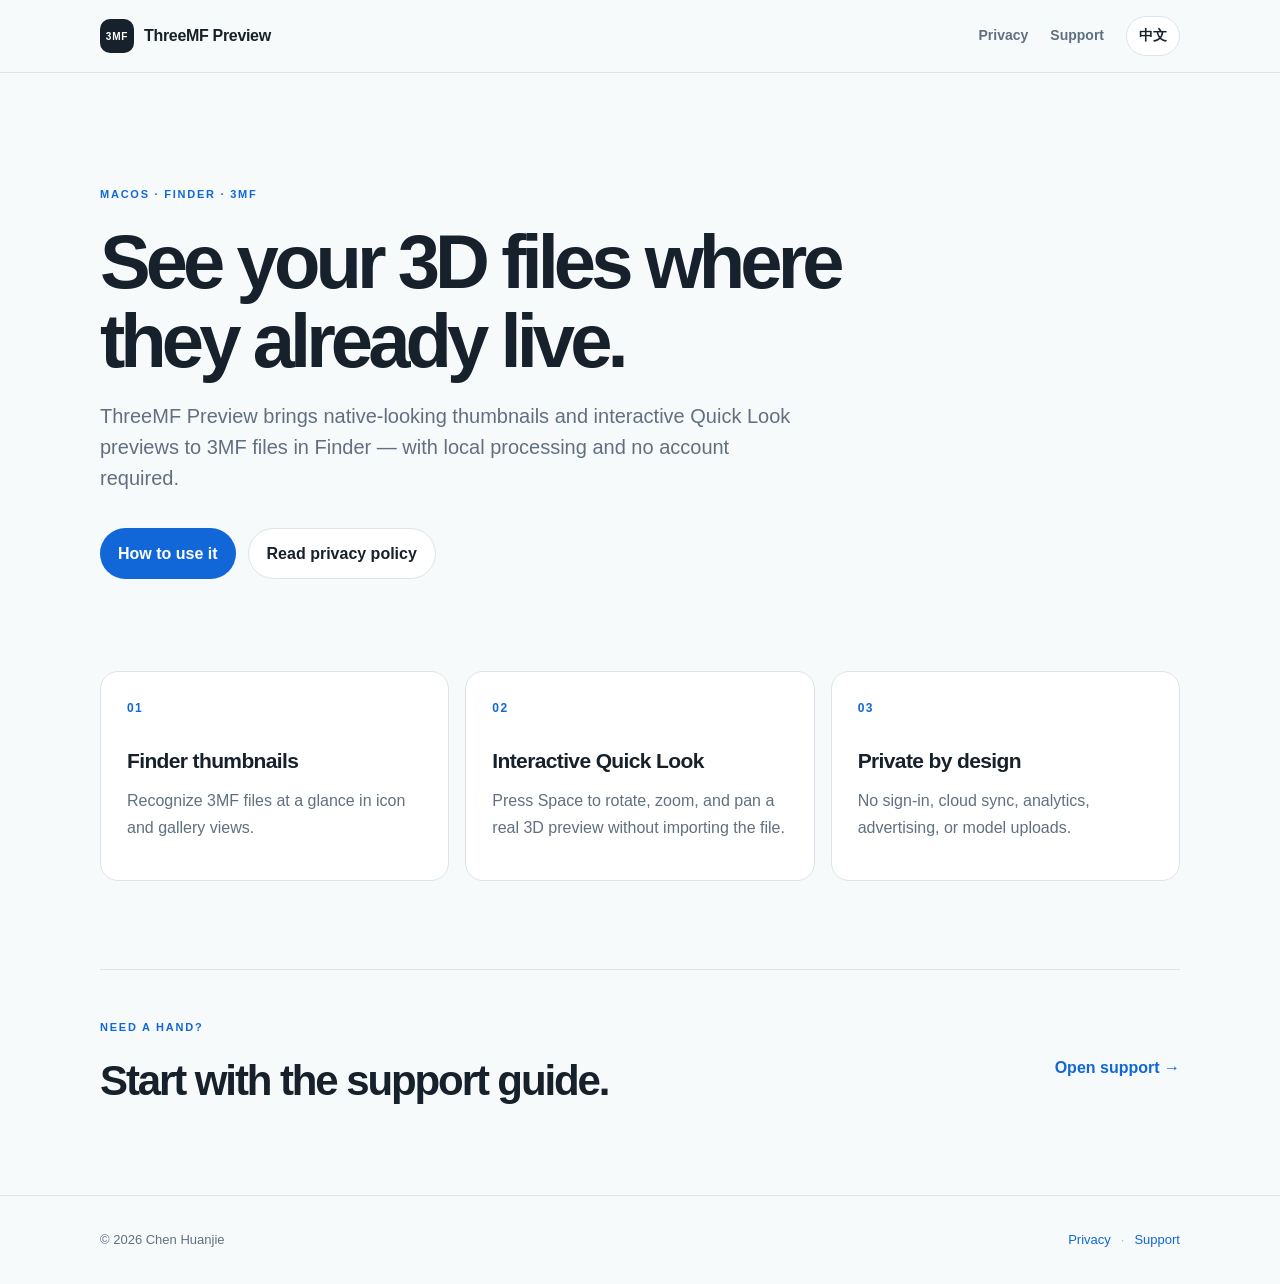
==== index.html @ ef6e5730 "feat: add bilingual privacy and support site" ====
<!doctype html>
<html lang="en">
<head>
  <meta charset="utf-8">
  <meta name="viewport" content="width=device-width, initial-scale=1">
  <meta name="description" content="ThreeMF Preview helps you preview 3MF files directly in Finder on macOS.">
  <link rel="icon" href="data:,">
  <link rel="canonical" href="https://chenhuanjie125.github.io/threemf-preview-support/">
  <link rel="stylesheet" href="styles.css">
  <script defer src="script.js"></script>
  <title>ThreeMF Preview — Privacy & Support</title>
</head>
<body>
  <header class="site-header"><div class="wrap nav-row">
    <a class="brand" href="index.html"><span class="brand-mark">3MF</span><span>ThreeMF Preview</span></a>
    <nav aria-label="Primary"><a href="privacy.html" data-en="Privacy" data-zh="隐私政策">Privacy</a><a href="support.html" data-en="Support" data-zh="支持">Support</a><button class="language-toggle" type="button" data-language-toggle aria-label="Switch language">中文</button></nav>
  </div></header>
  <main>
    <section class="hero wrap">
      <div class="eyebrow">MACOS · FINDER · 3MF</div>
      <h1 data-en="See your 3D files where they already live." data-zh="在文件所在的地方，直接查看 3D 模型。">See your 3D files where they already live.</h1>
      <p class="lede" data-en="ThreeMF Preview brings native-looking thumbnails and interactive Quick Look previews to 3MF files in Finder — with local processing and no account required." data-zh="ThreeMF Preview 为 Finder 中的 3MF 文件提供原生风格的缩略图和可交互 Quick Look 预览。所有处理均在本机完成，无需账号。">ThreeMF Preview brings native-looking thumbnails and interactive Quick Look previews to 3MF files in Finder — with local processing and no account required.</p>
      <div class="hero-actions"><a class="button primary" href="support.html" data-en="How to use it" data-zh="查看使用方法">How to use it</a><a class="button secondary" href="privacy.html" data-en="Read privacy policy" data-zh="阅读隐私政策">Read privacy policy</a></div>
    </section>
    <section class="feature-grid wrap">
      <article class="card"><div class="card-number">01</div><h2 data-en="Finder thumbnails" data-zh="Finder 缩略图">Finder thumbnails</h2><p data-en="Recognize 3MF files at a glance in icon and gallery views." data-zh="在图标视图和画廊视图中快速识别 3MF 文件。">Recognize 3MF files at a glance in icon and gallery views.</p></article>
      <article class="card"><div class="card-number">02</div><h2 data-en="Interactive Quick Look" data-zh="交互式 Quick Look">Interactive Quick Look</h2><p data-en="Press Space to rotate, zoom, and pan a real 3D preview without importing the file." data-zh="按空格键即可旋转、缩放和平移真实 3D 预览，无需导入文件。">Press Space to rotate, zoom, and pan a real 3D preview without importing the file.</p></article>
      <article class="card"><div class="card-number">03</div><h2 data-en="Private by design" data-zh="本地优先，保护隐私">Private by design</h2><p data-en="No sign-in, cloud sync, analytics, advertising, or model uploads." data-zh="无需登录、云同步、分析、广告，也不会上传模型。">No sign-in, cloud sync, analytics, advertising, or model uploads.</p></article>
    </section>
    <section class="callout wrap"><div><div class="eyebrow">NEED A HAND?</div><h2 data-en="Start with the support guide." data-zh="从支持指南开始。">Start with the support guide.</h2></div><a class="text-link" href="support.html" data-en="Open support →" data-zh="打开支持页 →">Open support →</a></section>
  </main>
  <footer class="site-footer"><div class="wrap footer-row"><span>© 2026 Chen Huanjie</span><span><a href="privacy.html" data-en="Privacy" data-zh="隐私政策">Privacy</a><span class="dot">·</span><a href="support.html" data-en="Support" data-zh="支持">Support</a></span></div></footer>
</body>
</html>
---- styles.css ----
:root{--ink:#17212b;--muted:#607080;--line:#dce4e9;--paper:#f7fafb;--blue:#1167d8;--blue-dark:#094ca5;--mint:#d9f4e9;--max:1080px}*{box-sizing:border-box}html{scroll-behavior:smooth}body{margin:0;background:var(--paper);color:var(--ink);font:16px/1.7 -apple-system,BlinkMacSystemFont,"SF Pro Text","Helvetica Neue",Arial,sans-serif}a{color:var(--blue);text-decoration:none}a:hover{text-decoration:underline}.wrap{width:min(calc(100% - 40px),var(--max));margin:0 auto}.site-header{background:rgba(247,250,251,.94);border-bottom:1px solid var(--line);position:sticky;top:0;z-index:2;backdrop-filter:blur(12px)}.nav-row,.footer-row{min-height:72px;display:flex;align-items:center;justify-content:space-between;gap:24px}.brand{display:flex;align-items:center;gap:10px;color:var(--ink);font-weight:700;letter-spacing:-.02em}.brand:hover{text-decoration:none}.brand-mark{display:grid;place-items:center;width:34px;height:34px;border-radius:10px;background:var(--ink);color:#fff;font-size:10px;letter-spacing:.08em}nav{display:flex;align-items:center;gap:22px;font-size:14px;font-weight:600}nav a{color:var(--muted)}.language-toggle{border:1px solid var(--line);background:#fff;border-radius:999px;padding:7px 12px;color:var(--ink);font:inherit;cursor:pointer}.language-toggle:hover,.language-toggle:focus-visible{border-color:var(--blue);outline:3px solid #cfe1fb}.hero{padding:112px 0 92px}.eyebrow{color:var(--blue);font-size:11px;font-weight:800;letter-spacing:.16em}.hero h1{max-width:780px;margin:18px 0 20px;font-size:clamp(42px,7vw,76px);line-height:1.05;letter-spacing:-.065em}.lede{max-width:700px;color:var(--muted);font-size:20px;line-height:1.55}.hero-actions{display:flex;flex-wrap:wrap;gap:12px;margin-top:34px}.button{display:inline-flex;align-items:center;justify-content:center;border-radius:999px;padding:11px 18px;font-weight:700}.button:hover{text-decoration:none}.primary{background:var(--blue);color:white}.primary:hover{background:var(--blue-dark)}.secondary{border:1px solid var(--line);background:#fff;color:var(--ink)}.feature-grid{display:grid;grid-template-columns:repeat(3,1fr);gap:16px;padding-bottom:88px}.card{background:#fff;border:1px solid var(--line);border-radius:18px;padding:26px;min-height:210px}.card-number{color:var(--blue);font-size:12px;font-weight:800;letter-spacing:.12em}.card h2{margin:24px 0 8px;font-size:21px;letter-spacing:-.03em}.card p{margin:0;color:var(--muted)}.callout{display:flex;justify-content:space-between;align-items:center;gap:24px;border-top:1px solid var(--line);padding:48px 0 78px}.callout h2{margin:8px 0 0;font-size:clamp(26px,4vw,42px);letter-spacing:-.05em}.text-link{font-weight:700;white-space:nowrap}.site-footer{border-top:1px solid var(--line);color:var(--muted);font-size:13px}.footer-row{min-height:88px}.dot{padding:0 10px;color:#aebbc5}.article{padding:78px 0 100px}.article h1{max-width:760px;margin:14px 0 8px;font-size:clamp(42px,6vw,64px);line-height:1.05;letter-spacing:-.06em}.article-meta{margin:0 0 34px;color:var(--muted);font-size:14px}.notice{max-width:780px;border-left:4px solid var(--blue);background:var(--mint);padding:20px 22px;border-radius:0 14px 14px 0;margin-bottom:48px}.article-body{max-width:780px}.article-body section{border-top:1px solid var(--line);padding:30px 0}.article-body h2{margin:0 0 10px;font-size:22px;letter-spacing:-.03em}.article-body p{margin:0;color:#435464}.article-body li{margin:8px 0;color:#435464}.article-body a{font-weight:600}.support-list{display:grid;grid-template-columns:repeat(3,1fr);gap:14px}.support-list p{background:#fff;border:1px solid var(--line);border-radius:14px;padding:18px}.support-list strong{color:var(--ink)}details{border-bottom:1px solid var(--line);padding:17px 0}summary{cursor:pointer;font-weight:700}details p{padding:12px 28px 0 0}.support-cta{background:var(--ink);border-radius:18px;padding:28px 30px!important;margin-top:18px;border:0!important}.support-cta h2,.support-cta p{color:#fff}.support-cta p{opacity:.78;margin-bottom:20px}.support-cta .primary{background:#fff;color:var(--ink)}code{background:#eaf0f4;padding:2px 5px;border-radius:5px;font-size:.9em}@media(max-width:720px){.wrap{width:min(calc(100% - 28px),var(--max))}.nav-row{min-height:62px}.brand span:last-child{display:none}nav{gap:13px}.hero{padding:76px 0 62px}.hero h1{font-size:clamp(42px,14vw,64px)}.lede{font-size:18px}.feature-grid,.support-list{grid-template-columns:1fr}.feature-grid{padding-bottom:60px}.card{min-height:0}.callout{display:block;padding:36px 0 58px}.callout .text-link{display:inline-block;margin-top:20px}.article{padding:56px 0 72px}.article h1{font-size:clamp(42px,13vw,58px)}.footer-row{display:block;padding:22px 0;line-height:2}.footer-row span{display:block}}
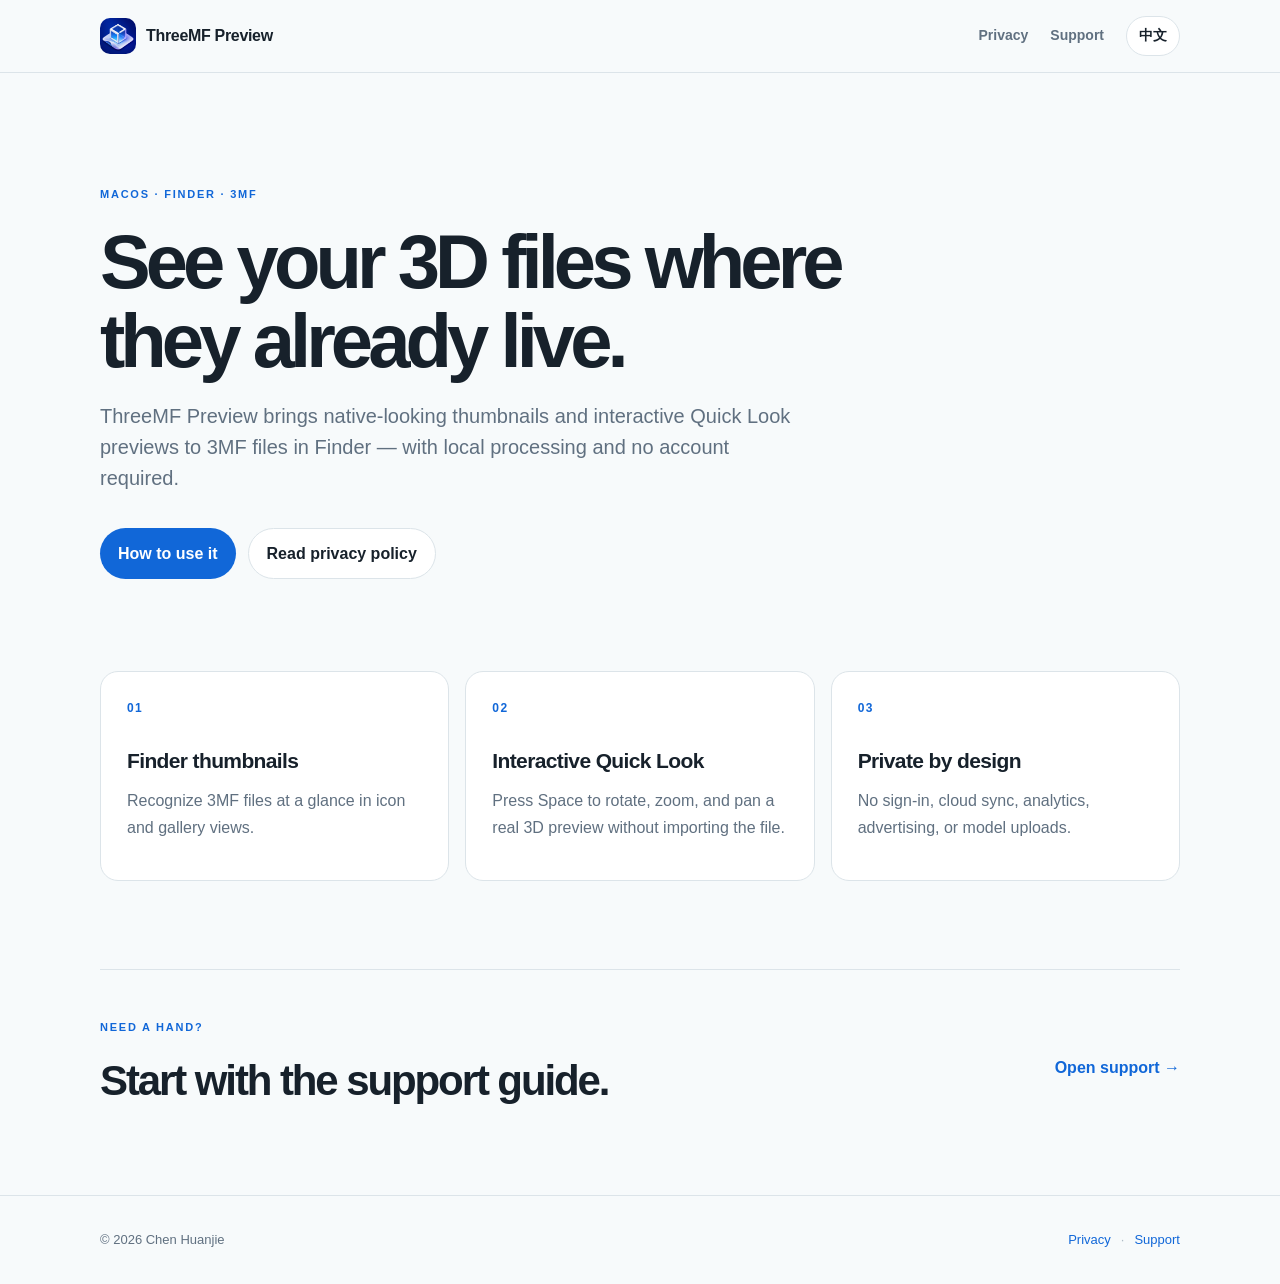
==== commit 610ec931: "fix: use app icon in site header" ====
--- a/index.html
+++ b/index.html
@@ -4,7 +4,7 @@
   <meta charset="utf-8">
   <meta name="viewport" content="width=device-width, initial-scale=1">
   <meta name="description" content="ThreeMF Preview helps you preview 3MF files directly in Finder on macOS.">
-  <link rel="icon" href="data:,">
+  <link rel="icon" type="image/png" href="app-icon.png">
   <link rel="canonical" href="https://chenhuanjie125.github.io/threemf-preview-support/">
   <link rel="stylesheet" href="styles.css">
   <script defer src="script.js"></script>
@@ -12,7 +12,7 @@
 </head>
 <body>
   <header class="site-header"><div class="wrap nav-row">
-    <a class="brand" href="index.html"><span class="brand-mark">3MF</span><span>ThreeMF Preview</span></a>
+    <a class="brand" href="index.html"><img class="brand-icon" src="app-icon.png" alt="ThreeMF Preview app icon"><span>ThreeMF Preview</span></a>
     <nav aria-label="Primary"><a href="privacy.html" data-en="Privacy" data-zh="隐私政策">Privacy</a><a href="support.html" data-en="Support" data-zh="支持">Support</a><button class="language-toggle" type="button" data-language-toggle aria-label="Switch language">中文</button></nav>
   </div></header>
   <main>
--- a/styles.css
+++ b/styles.css
@@ -1 +1 @@
-:root{--ink:#17212b;--muted:#607080;--line:#dce4e9;--paper:#f7fafb;--blue:#1167d8;--blue-dark:#094ca5;--mint:#d9f4e9;--max:1080px}*{box-sizing:border-box}html{scroll-behavior:smooth}body{margin:0;background:var(--paper);color:var(--ink);font:16px/1.7 -apple-system,BlinkMacSystemFont,"SF Pro Text","Helvetica Neue",Arial,sans-serif}a{color:var(--blue);text-decoration:none}a:hover{text-decoration:underline}.wrap{width:min(calc(100% - 40px),var(--max));margin:0 auto}.site-header{background:rgba(247,250,251,.94);border-bottom:1px solid var(--line);position:sticky;top:0;z-index:2;backdrop-filter:blur(12px)}.nav-row,.footer-row{min-height:72px;display:flex;align-items:center;justify-content:space-between;gap:24px}.brand{display:flex;align-items:center;gap:10px;color:var(--ink);font-weight:700;letter-spacing:-.02em}.brand:hover{text-decoration:none}.brand-mark{display:grid;place-items:center;width:34px;height:34px;border-radius:10px;background:var(--ink);color:#fff;font-size:10px;letter-spacing:.08em}nav{display:flex;align-items:center;gap:22px;font-size:14px;font-weight:600}nav a{color:var(--muted)}.language-toggle{border:1px solid var(--line);background:#fff;border-radius:999px;padding:7px 12px;color:var(--ink);font:inherit;cursor:pointer}.language-toggle:hover,.language-toggle:focus-visible{border-color:var(--blue);outline:3px solid #cfe1fb}.hero{padding:112px 0 92px}.eyebrow{color:var(--blue);font-size:11px;font-weight:800;letter-spacing:.16em}.hero h1{max-width:780px;margin:18px 0 20px;font-size:clamp(42px,7vw,76px);line-height:1.05;letter-spacing:-.065em}.lede{max-width:700px;color:var(--muted);font-size:20px;line-height:1.55}.hero-actions{display:flex;flex-wrap:wrap;gap:12px;margin-top:34px}.button{display:inline-flex;align-items:center;justify-content:center;border-radius:999px;padding:11px 18px;font-weight:700}.button:hover{text-decoration:none}.primary{background:var(--blue);color:white}.primary:hover{background:var(--blue-dark)}.secondary{border:1px solid var(--line);background:#fff;color:var(--ink)}.feature-grid{display:grid;grid-template-columns:repeat(3,1fr);gap:16px;padding-bottom:88px}.card{background:#fff;border:1px solid var(--line);border-radius:18px;padding:26px;min-height:210px}.card-number{color:var(--blue);font-size:12px;font-weight:800;letter-spacing:.12em}.card h2{margin:24px 0 8px;font-size:21px;letter-spacing:-.03em}.card p{margin:0;color:var(--muted)}.callout{display:flex;justify-content:space-between;align-items:center;gap:24px;border-top:1px solid var(--line);padding:48px 0 78px}.callout h2{margin:8px 0 0;font-size:clamp(26px,4vw,42px);letter-spacing:-.05em}.text-link{font-weight:700;white-space:nowrap}.site-footer{border-top:1px solid var(--line);color:var(--muted);font-size:13px}.footer-row{min-height:88px}.dot{padding:0 10px;color:#aebbc5}.article{padding:78px 0 100px}.article h1{max-width:760px;margin:14px 0 8px;font-size:clamp(42px,6vw,64px);line-height:1.05;letter-spacing:-.06em}.article-meta{margin:0 0 34px;color:var(--muted);font-size:14px}.notice{max-width:780px;border-left:4px solid var(--blue);background:var(--mint);padding:20px 22px;border-radius:0 14px 14px 0;margin-bottom:48px}.article-body{max-width:780px}.article-body section{border-top:1px solid var(--line);padding:30px 0}.article-body h2{margin:0 0 10px;font-size:22px;letter-spacing:-.03em}.article-body p{margin:0;color:#435464}.article-body li{margin:8px 0;color:#435464}.article-body a{font-weight:600}.support-list{display:grid;grid-template-columns:repeat(3,1fr);gap:14px}.support-list p{background:#fff;border:1px solid var(--line);border-radius:14px;padding:18px}.support-list strong{color:var(--ink)}details{border-bottom:1px solid var(--line);padding:17px 0}summary{cursor:pointer;font-weight:700}details p{padding:12px 28px 0 0}.support-cta{background:var(--ink);border-radius:18px;padding:28px 30px!important;margin-top:18px;border:0!important}.support-cta h2,.support-cta p{color:#fff}.support-cta p{opacity:.78;margin-bottom:20px}.support-cta .primary{background:#fff;color:var(--ink)}code{background:#eaf0f4;padding:2px 5px;border-radius:5px;font-size:.9em}@media(max-width:720px){.wrap{width:min(calc(100% - 28px),var(--max))}.nav-row{min-height:62px}.brand span:last-child{display:none}nav{gap:13px}.hero{padding:76px 0 62px}.hero h1{font-size:clamp(42px,14vw,64px)}.lede{font-size:18px}.feature-grid,.support-list{grid-template-columns:1fr}.feature-grid{padding-bottom:60px}.card{min-height:0}.callout{display:block;padding:36px 0 58px}.callout .text-link{display:inline-block;margin-top:20px}.article{padding:56px 0 72px}.article h1{font-size:clamp(42px,13vw,58px)}.footer-row{display:block;padding:22px 0;line-height:2}.footer-row span{display:block}}
+:root{--ink:#17212b;--muted:#607080;--line:#dce4e9;--paper:#f7fafb;--blue:#1167d8;--blue-dark:#094ca5;--mint:#d9f4e9;--max:1080px}*{box-sizing:border-box}html{scroll-behavior:smooth}body{margin:0;background:var(--paper);color:var(--ink);font:16px/1.7 -apple-system,BlinkMacSystemFont,"SF Pro Text","Helvetica Neue",Arial,sans-serif}a{color:var(--blue);text-decoration:none}a:hover{text-decoration:underline}.wrap{width:min(calc(100% - 40px),var(--max));margin:0 auto}.site-header{background:rgba(247,250,251,.94);border-bottom:1px solid var(--line);position:sticky;top:0;z-index:2;backdrop-filter:blur(12px)}.nav-row,.footer-row{min-height:72px;display:flex;align-items:center;justify-content:space-between;gap:24px}.brand{display:flex;align-items:center;gap:10px;color:var(--ink);font-weight:700;letter-spacing:-.02em}.brand:hover{text-decoration:none}.brand-icon{display:block;width:36px;height:36px;border-radius:10px;object-fit:cover}nav{display:flex;align-items:center;gap:22px;font-size:14px;font-weight:600}nav a{color:var(--muted)}.language-toggle{border:1px solid var(--line);background:#fff;border-radius:999px;padding:7px 12px;color:var(--ink);font:inherit;cursor:pointer}.language-toggle:hover,.language-toggle:focus-visible{border-color:var(--blue);outline:3px solid #cfe1fb}.hero{padding:112px 0 92px}.eyebrow{color:var(--blue);font-size:11px;font-weight:800;letter-spacing:.16em}.hero h1{max-width:780px;margin:18px 0 20px;font-size:clamp(42px,7vw,76px);line-height:1.05;letter-spacing:-.065em}.lede{max-width:700px;color:var(--muted);font-size:20px;line-height:1.55}.hero-actions{display:flex;flex-wrap:wrap;gap:12px;margin-top:34px}.button{display:inline-flex;align-items:center;justify-content:center;border-radius:999px;padding:11px 18px;font-weight:700}.button:hover{text-decoration:none}.primary{background:var(--blue);color:white}.primary:hover{background:var(--blue-dark)}.secondary{border:1px solid var(--line);background:#fff;color:var(--ink)}.feature-grid{display:grid;grid-template-columns:repeat(3,1fr);gap:16px;padding-bottom:88px}.card{background:#fff;border:1px solid var(--line);border-radius:18px;padding:26px;min-height:210px}.card-number{color:var(--blue);font-size:12px;font-weight:800;letter-spacing:.12em}.card h2{margin:24px 0 8px;font-size:21px;letter-spacing:-.03em}.card p{margin:0;color:var(--muted)}.callout{display:flex;justify-content:space-between;align-items:center;gap:24px;border-top:1px solid var(--line);padding:48px 0 78px}.callout h2{margin:8px 0 0;font-size:clamp(26px,4vw,42px);letter-spacing:-.05em}.text-link{font-weight:700;white-space:nowrap}.site-footer{border-top:1px solid var(--line);color:var(--muted);font-size:13px}.footer-row{min-height:88px}.dot{padding:0 10px;color:#aebbc5}.article{padding:78px 0 100px}.article h1{max-width:760px;margin:14px 0 8px;font-size:clamp(42px,6vw,64px);line-height:1.05;letter-spacing:-.06em}.article-meta{margin:0 0 34px;color:var(--muted);font-size:14px}.notice{max-width:780px;border-left:4px solid var(--blue);background:var(--mint);padding:20px 22px;border-radius:0 14px 14px 0;margin-bottom:48px}.article-body{max-width:780px}.article-body section{border-top:1px solid var(--line);padding:30px 0}.article-body h2{margin:0 0 10px;font-size:22px;letter-spacing:-.03em}.article-body p{margin:0;color:#435464}.article-body li{margin:8px 0;color:#435464}.article-body a{font-weight:600}.support-list{display:grid;grid-template-columns:repeat(3,1fr);gap:14px}.support-list p{background:#fff;border:1px solid var(--line);border-radius:14px;padding:18px}.support-list strong{color:var(--ink)}details{border-bottom:1px solid var(--line);padding:17px 0}summary{cursor:pointer;font-weight:700}details p{padding:12px 28px 0 0}.support-cta{background:var(--ink);border-radius:18px;padding:28px 30px!important;margin-top:18px;border:0!important}.support-cta h2,.support-cta p{color:#fff}.support-cta p{opacity:.78;margin-bottom:20px}.support-cta .primary{background:#fff;color:var(--ink)}code{background:#eaf0f4;padding:2px 5px;border-radius:5px;font-size:.9em}@media(max-width:720px){.wrap{width:min(calc(100% - 28px),var(--max))}.nav-row{min-height:62px}.brand span:last-child{display:none}nav{gap:13px}.hero{padding:76px 0 62px}.hero h1{font-size:clamp(42px,14vw,64px)}.lede{font-size:18px}.feature-grid,.support-list{grid-template-columns:1fr}.feature-grid{padding-bottom:60px}.card{min-height:0}.callout{display:block;padding:36px 0 58px}.callout .text-link{display:inline-block;margin-top:20px}.article{padding:56px 0 72px}.article h1{font-size:clamp(42px,13vw,58px)}.footer-row{display:block;padding:22px 0;line-height:2}.footer-row span{display:block}}
